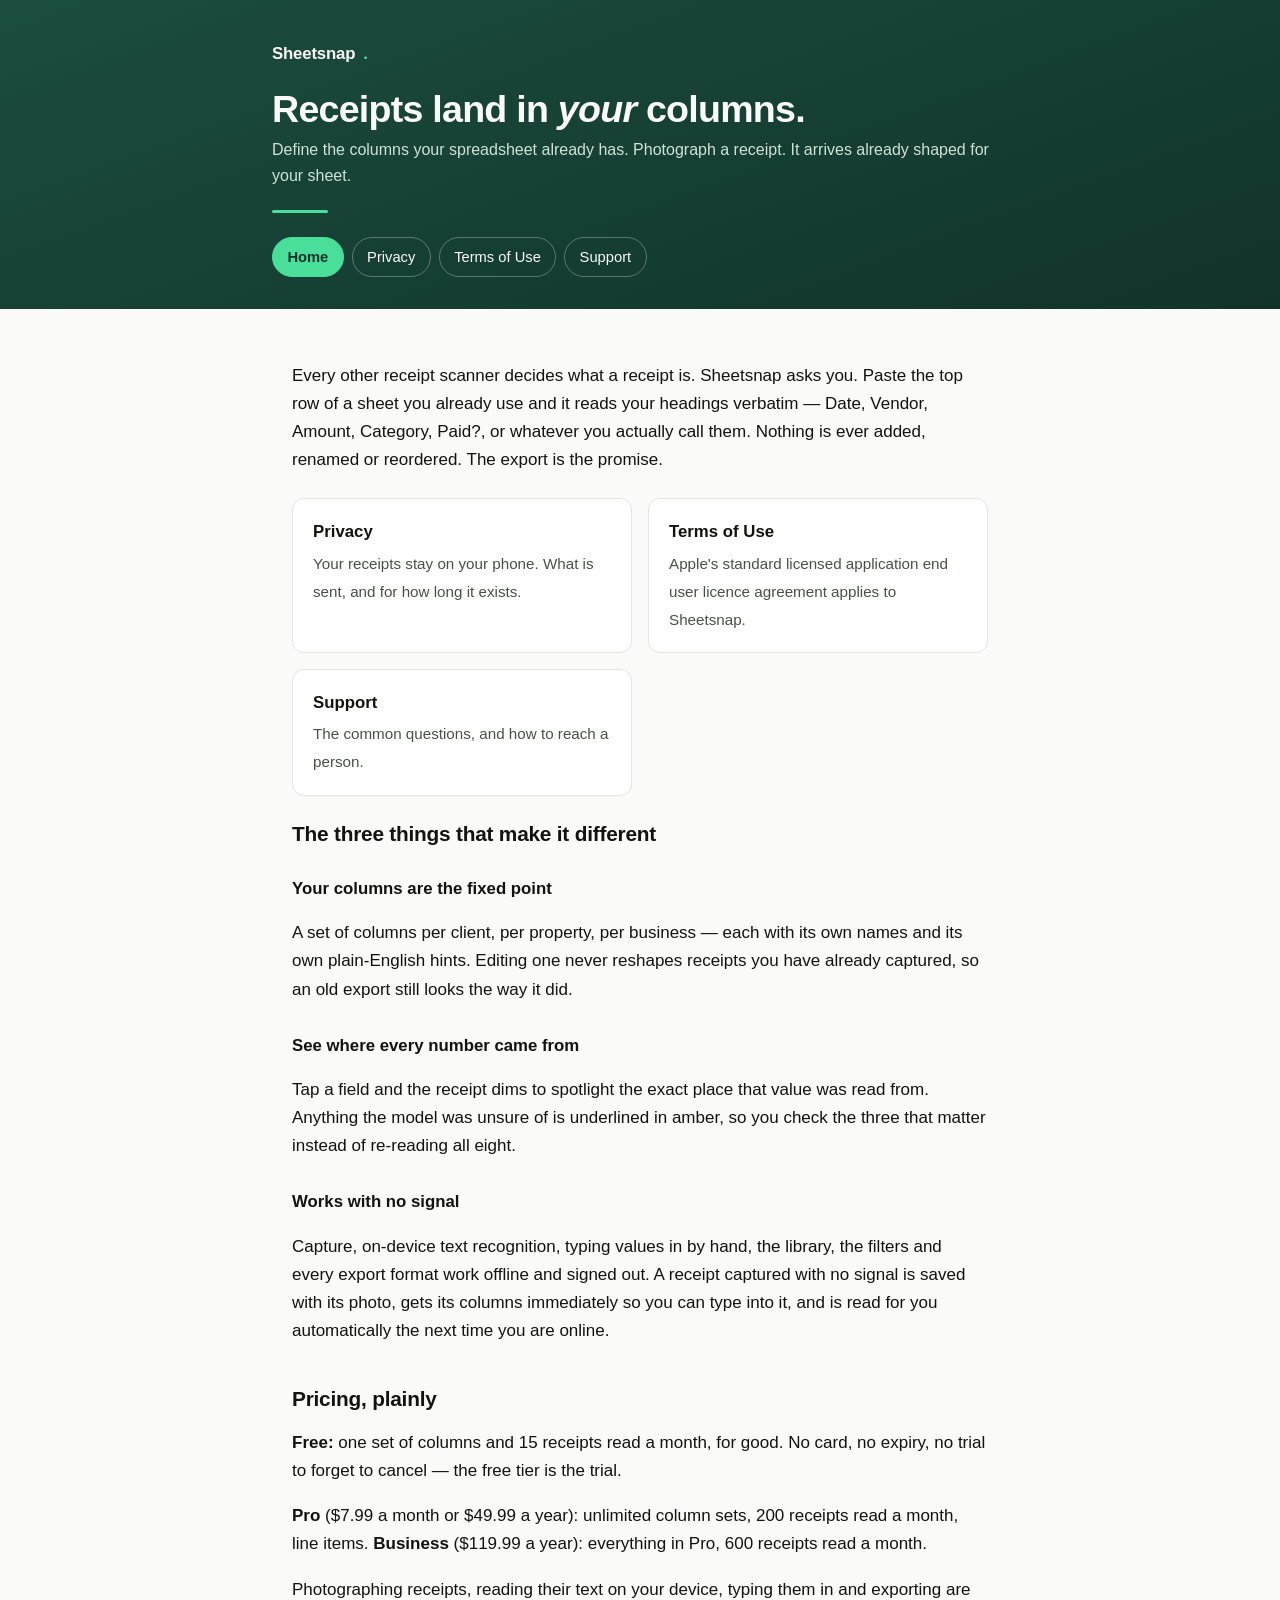
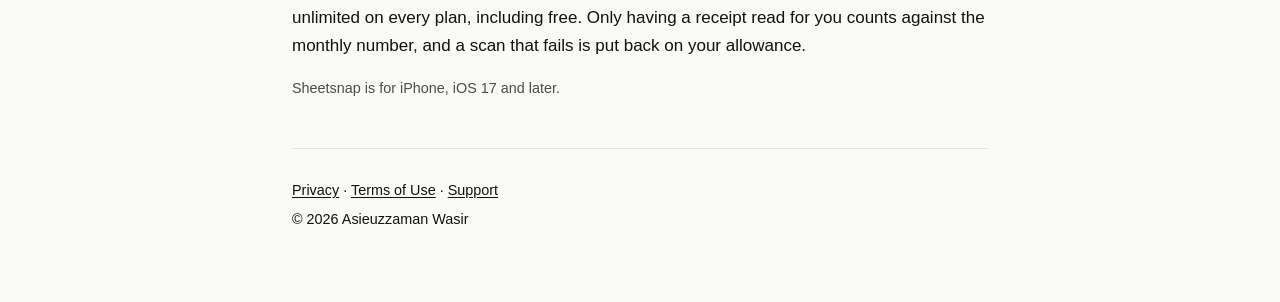
==== index.html @ 228d6221 "added support pages" ====
<!doctype html>
<!--
  Sheetsnap — the landing page for the three pages App Store Connect asks for.

  Deliberately not a marketing site. Its job is to be a real page at the root of
  the domain so that the Privacy, Terms and Support links go somewhere that
  looks like it belongs to a real product rather than three orphaned documents.
  If you later build an actual marketing site, replace this file and keep the
  other two.

  "Terms of Use" links to Apple's standard EULA, which is what actually governs
  the app — the same URL AppConfig falls back to when TERMS_HOST is unset, so
  the website and the app's paywall point at the same document. A custom EULA is
  drafted at docs/terms-eula-draft.html and is deliberately NOT published; see
  site/README.md before you change that.
-->
<html lang="en">
<head>
<meta charset="utf-8">
<meta name="viewport" content="width=device-width, initial-scale=1">
<title>Sheetsnap — receipts land in your columns</title>
<meta name="description" content="Define the columns your spreadsheet already has. Photograph a receipt. It arrives already shaped for your sheet.">
<link rel="stylesheet" href="style.css">
</head>
<body>

<header>
  <div class="inner">
    <a class="brand" href="index.html">Sheetsnap<span>.</span></a>
    <h1>Receipts land in <em>your</em> columns.</h1>
    <p class="dek">Define the columns your spreadsheet already has. Photograph a
    receipt. It arrives already shaped for your sheet.</p>
    <div class="rule"></div>
    <nav class="pages">
      <a href="index.html" aria-current="page">Home</a>
      <a href="privacy.html">Privacy</a>
      <a href="https://www.apple.com/legal/internet-services/itunes/dev/stdeula/">Terms of Use</a>
      <a href="support.html">Support</a>
    </nav>
  </div>
</header>

<main>

<p>Every other receipt scanner decides what a receipt is. Sheetsnap asks you.
Paste the top row of a sheet you already use and it reads your headings
verbatim &mdash; Date, Vendor, Amount, Category, Paid?, or whatever you actually
call them. Nothing is ever added, renamed or reordered. The export is the
promise.</p>

<div class="tiles">
  <a class="tile" href="privacy.html">
    <strong>Privacy</strong>
    <span>Your receipts stay on your phone. What is sent, and for how long it
    exists.</span>
  </a>
  <a class="tile" href="https://www.apple.com/legal/internet-services/itunes/dev/stdeula/">
    <strong>Terms of Use</strong>
    <span>Apple's standard licensed application end user licence agreement
    applies to Sheetsnap.</span>
  </a>
  <a class="tile" href="support.html">
    <strong>Support</strong>
    <span>The common questions, and how to reach a person.</span>
  </a>
</div>

<h2>The three things that make it different</h2>

<h3>Your columns are the fixed point</h3>
<p>A set of columns per client, per property, per business &mdash; each with its
own names and its own plain-English hints. Editing one never reshapes receipts
you have already captured, so an old export still looks the way it did.</p>

<h3>See where every number came from</h3>
<p>Tap a field and the receipt dims to spotlight the exact place that value was
read from. Anything the model was unsure of is underlined in amber, so you check
the three that matter instead of re-reading all eight.</p>

<h3>Works with no signal</h3>
<p>Capture, on-device text recognition, typing values in by hand, the library,
the filters and every export format work offline and signed out. A receipt
captured with no signal is saved with its photo, gets its columns immediately so
you can type into it, and is read for you automatically the next time you are
online.</p>

<h2>Pricing, plainly</h2>

<p><strong>Free:</strong> one set of columns and 15 receipts read a month, for
good. No card, no expiry, no trial to forget to cancel &mdash; the free tier is
the trial.</p>

<p><strong>Pro</strong> ($7.99 a month or $49.99 a year): unlimited column sets,
200 receipts read a month, line items.
<strong>Business</strong> ($119.99 a year): everything in Pro, 600 receipts read
a month.</p>

<p>Photographing receipts, reading their text on your device, typing them in and
exporting are unlimited on every plan, including free. Only having a receipt
read for you counts against the monthly number, and a scan that fails is put
back on your allowance.</p>

<!-- Once the app is live, replace this line with the App Store badge or a
     plain link: <a href="https://apps.apple.com/app/id{APP_STORE_APP_ID}">Download
     on the App Store</a>. The id is the number in the App Store Connect URL,
     the same one that goes in APP_STORE_APP_ID in Config/Secrets.xcconfig. -->
<p class="meta">Sheetsnap is for iPhone, iOS 17 and later.</p>

<footer>
  <p><a href="privacy.html">Privacy</a> &middot;
     <a href="https://www.apple.com/legal/internet-services/itunes/dev/stdeula/">Terms of Use</a> &middot;
     <a href="support.html">Support</a></p>
  <p>&copy; 2026 Asieuzzaman Wasir</p>
</footer>

</main>
</body>
</html>
---- style.css ----
/* Sheetsnap's public pages.
 *
 * The palette is the app's own (docs/02-APP-SHEETSNAP.md §6) so that somebody
 * who taps "Privacy" inside the app and lands here does not feel handed off to
 * a stranger's website. Same green, same mint, same paper, same ink.
 *
 * No fonts, no scripts, no analytics, no cookies, no external requests of any
 * kind. A privacy policy that loads a tracker is a joke that writes itself, and
 * these pages are also the answer to "does this site set cookies?" — it does
 * not, which is why there is no cookie banner and no cookie section.
 */

:root {
  --green: #1b4d3e;
  --green-deep: #113329;
  --mint: #4ade9b;
  --paper: #fafaf8;
  --surface: #ffffff;
  --ink: #12130f;
  --ink-soft: #4a4f48;
  --border: #e3e5df;
  --todo-bg: #ffe8b3;
  --todo-ink: #7a4f00;

  /* The header is the app's green in BOTH themes, so what sits on it cannot be
   * a token that flips. `--paper` becomes near-black in dark mode, and using it
   * here put dark text on a dark green band — legible enough to miss in a diff
   * and not legible enough to read. These two never change. */
  --on-green: #fafaf8;
  --on-green-soft: #cfe3d8;

  color-scheme: light dark;
}

@media (prefers-color-scheme: dark) {
  :root {
    --paper: #0f1411;
    --surface: #171d19;
    --ink: #f2f4f0;
    --ink-soft: #a8b0a8;
    --border: #2a322c;
    --todo-bg: #4a3a10;
    --todo-ink: #ffd98a;
  }
}

* { box-sizing: border-box; }

body {
  margin: 0;
  background: var(--paper);
  color: var(--ink);
  font: 17px/1.65 -apple-system, BlinkMacSystemFont, "Segoe UI", Roboto,
        Helvetica, Arial, sans-serif;
  -webkit-text-size-adjust: 100%;
}

/* Header ------------------------------------------------------------------ */

header {
  background: linear-gradient(160deg, var(--green), var(--green-deep));
  color: var(--on-green);
  padding: 2.5rem 1.25rem 2rem;
}

header .inner { max-width: 46rem; margin: 0 auto; }

header .brand {
  display: inline-flex;
  align-items: baseline;
  gap: 0.5rem;
  font-size: 1.05rem;
  font-weight: 600;
  letter-spacing: -0.01em;
  color: var(--on-green);
  text-decoration: none;
}

header .brand span { color: var(--mint); }

header h1 {
  margin: 1.25rem 0 0.35rem;
  font-size: clamp(1.7rem, 5vw, 2.35rem);
  line-height: 1.15;
  letter-spacing: -0.02em;
  font-weight: 600;
}

header p.dek {
  margin: 0;
  color: var(--on-green-soft);
  font-size: 1rem;
}

header .rule {
  width: 3.5rem;
  height: 3px;
  border-radius: 2px;
  background: var(--mint);
  margin-top: 1.25rem;
}

/* Body -------------------------------------------------------------------- */

main {
  max-width: 46rem;
  margin: 0 auto;
  padding: 2.25rem 1.25rem 4rem;
}

h2 {
  margin: 2.5rem 0 0.75rem;
  font-size: 1.3rem;
  line-height: 1.3;
  letter-spacing: -0.01em;
  font-weight: 600;
}

h2:first-of-type { margin-top: 0.5rem; }

h3 {
  margin: 1.75rem 0 0.5rem;
  font-size: 1.05rem;
  font-weight: 600;
}

p, li { color: var(--ink); }

a { color: #14705a; text-underline-offset: 2px; }
@media (prefers-color-scheme: dark) { a { color: var(--mint); } }

ul, ol { padding-left: 1.35rem; }
li { margin: 0.35rem 0; }

strong { font-weight: 600; }

/* A claim worth reading twice. Used sparingly — the specific promises. */
.lede {
  font-size: 1.1rem;
  line-height: 1.6;
  color: var(--ink);
  border-left: 3px solid var(--mint);
  padding: 0.15rem 0 0.15rem 1rem;
  margin: 1.5rem 0;
}

table {
  width: 100%;
  border-collapse: collapse;
  margin: 1.25rem 0;
  font-size: 0.95rem;
  display: block;
  overflow-x: auto;
}

th, td {
  text-align: left;
  padding: 0.6rem 0.75rem;
  border-bottom: 1px solid var(--border);
  vertical-align: top;
}

th {
  font-weight: 600;
  background: var(--surface);
  white-space: nowrap;
}

code {
  font-family: ui-monospace, SFMono-Regular, Menlo, Consolas, monospace;
  font-size: 0.9em;
  background: var(--surface);
  border: 1px solid var(--border);
  border-radius: 4px;
  padding: 0.1em 0.35em;
}

.card {
  background: var(--surface);
  border: 1px solid var(--border);
  border-radius: 12px;
  padding: 1.1rem 1.25rem;
  margin: 1.25rem 0;
}

.card h3 { margin-top: 0; }
.card p:last-child, .card ul:last-child { margin-bottom: 0; }

.meta {
  color: var(--ink-soft);
  font-size: 0.9rem;
}

/* The one thing that must not ship unnoticed.
 *
 * Every value only the owner of this app can supply is wrapped in this, and it
 * is loud on purpose: a privacy policy published with "[YOUR LEGAL NAME]" still
 * in it is worse than no policy, and a quiet placeholder is one you scroll past.
 * site/README.md lists every one of them and how to replace them in a line. */
.todo {
  background: var(--todo-bg);
  color: var(--todo-ink);
  border-radius: 4px;
  padding: 0.05em 0.4em;
  font-weight: 600;
  white-space: nowrap;
}

/* Navigation between the three pages ------------------------------------- */

nav.pages {
  display: flex;
  flex-wrap: wrap;
  gap: 0.5rem;
  margin-top: 1.5rem;
}

nav.pages a {
  display: inline-block;
  padding: 0.45rem 0.9rem;
  border-radius: 999px;
  border: 1px solid rgba(250, 250, 248, 0.3);
  color: var(--on-green);
  text-decoration: none;
  font-size: 0.92rem;
}

nav.pages a:hover { background: rgba(250, 250, 248, 0.12); }
nav.pages a[aria-current="page"] {
  background: var(--mint);
  border-color: var(--mint);
  color: var(--green-deep);
  font-weight: 600;
}

/* Index page tiles -------------------------------------------------------- */

.tiles {
  display: grid;
  gap: 1rem;
  grid-template-columns: repeat(auto-fit, minmax(15rem, 1fr));
  margin: 1.5rem 0;
}

a.tile {
  display: block;
  background: var(--surface);
  border: 1px solid var(--border);
  border-radius: 12px;
  padding: 1.15rem 1.25rem;
  text-decoration: none;
  color: var(--ink);
}

a.tile:hover { border-color: var(--mint); }
a.tile strong { display: block; font-size: 1.05rem; margin-bottom: 0.25rem; }
a.tile span { color: var(--ink-soft); font-size: 0.95rem; }

/* Footer ------------------------------------------------------------------ */

footer {
  border-top: 1px solid var(--border);
  margin-top: 3rem;
  padding-top: 1.5rem;
  color: var(--ink-soft);
  font-size: 0.9rem;
}

footer a { color: inherit; }
footer p { margin: 0.35rem 0; }
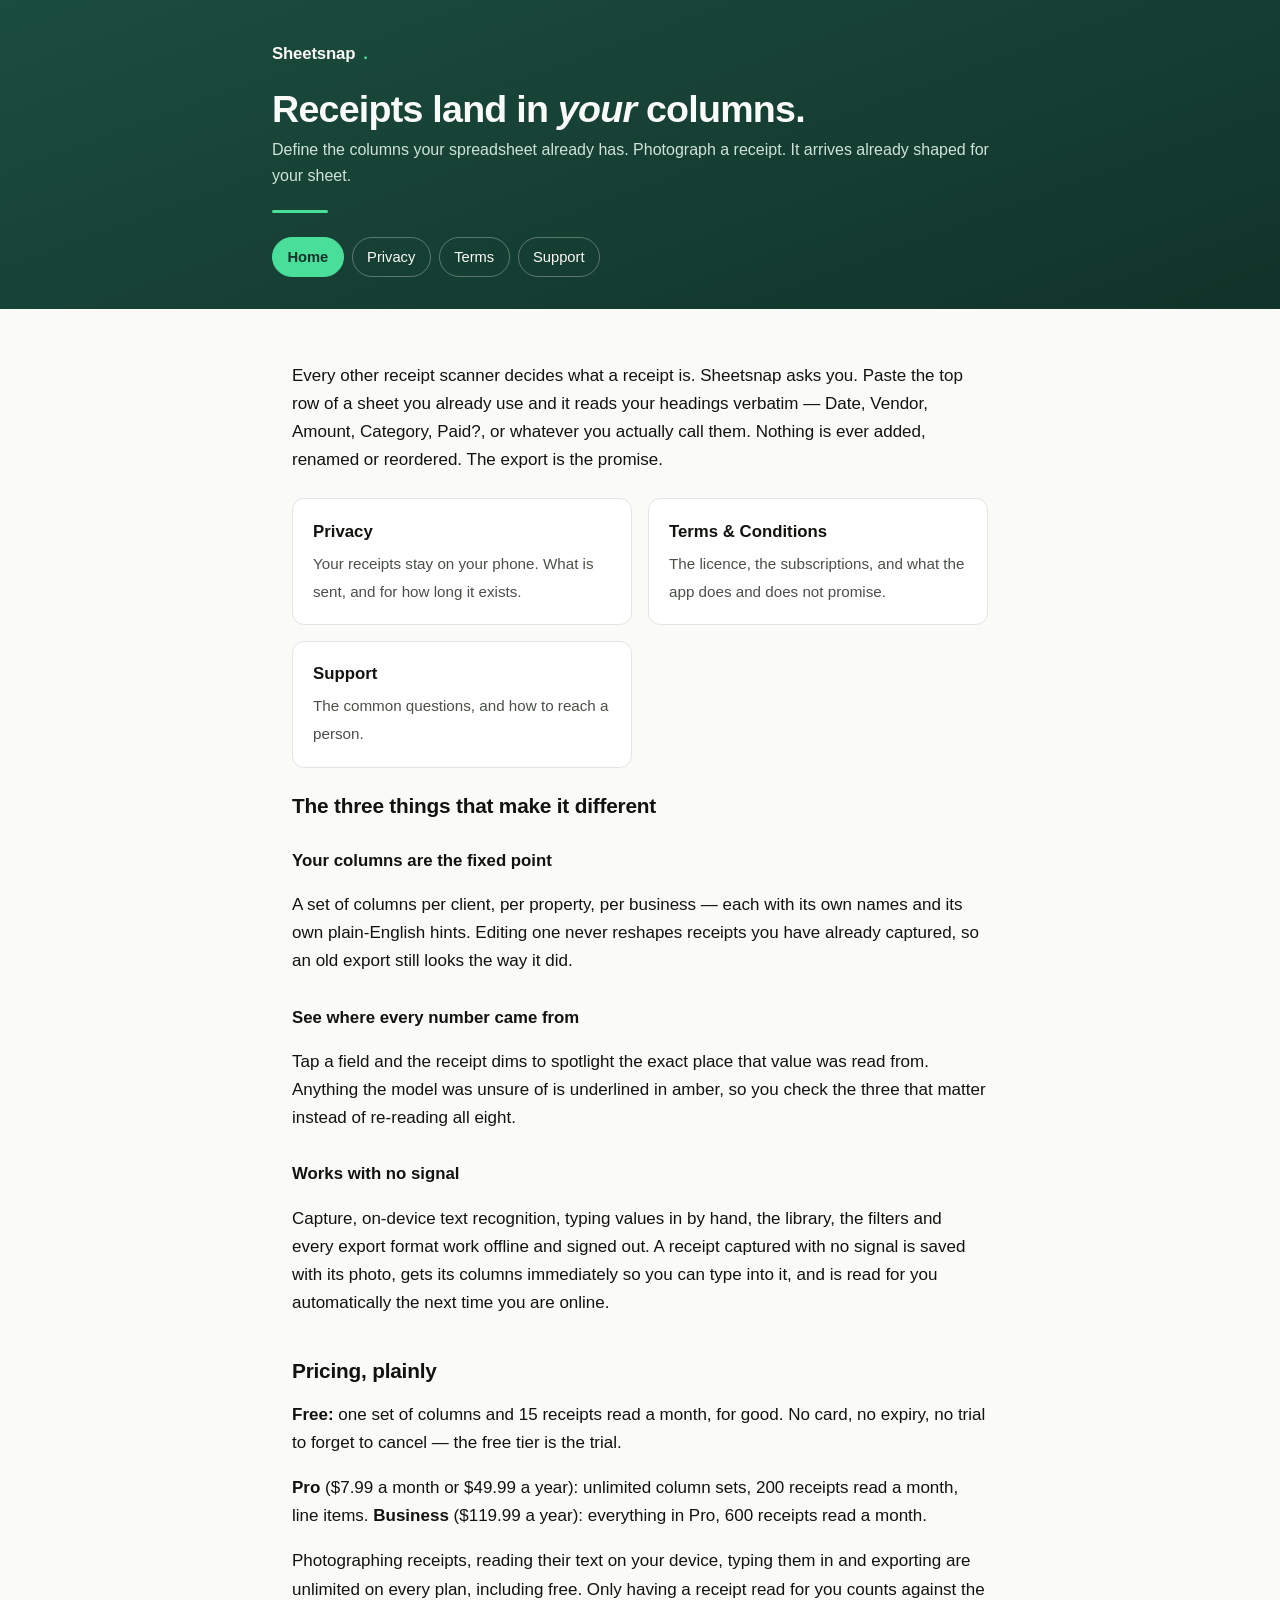
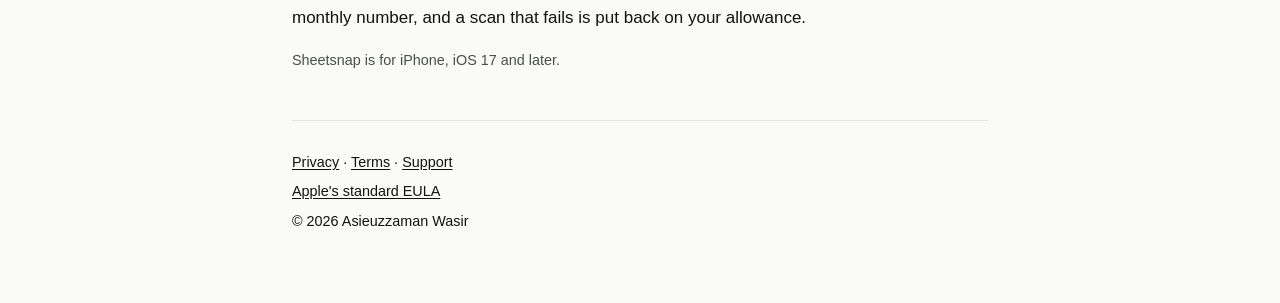
==== commit 847e755d: "terms added" ====
--- a/index.html
+++ b/index.html
@@ -6,13 +6,12 @@
   the domain so that the Privacy, Terms and Support links go somewhere that
   looks like it belongs to a real product rather than three orphaned documents.
   If you later build an actual marketing site, replace this file and keep the
-  other two.
+  other three.
 
-  "Terms of Use" links to Apple's standard EULA, which is what actually governs
-  the app — the same URL AppConfig falls back to when TERMS_HOST is unset, so
-  the website and the app's paywall point at the same document. A custom EULA is
-  drafted at docs/terms-eula-draft.html and is deliberately NOT published; see
-  site/README.md before you change that.
+  Every footer links Apple's standard EULA as well as our own Terms. That is not
+  redundancy: Apple's EULA is what actually licenses the app, terms.html is the
+  layer it does not cover (subscriptions, accuracy, liability), and a reader
+  should be able to reach either in one tap from anywhere.
 -->
 <html lang="en">
 <head>
@@ -34,7 +33,7 @@
     <nav class="pages">
       <a href="index.html" aria-current="page">Home</a>
       <a href="privacy.html">Privacy</a>
-      <a href="https://www.apple.com/legal/internet-services/itunes/dev/stdeula/">Terms of Use</a>
+      <a href="terms.html">Terms</a>
       <a href="support.html">Support</a>
     </nav>
   </div>
@@ -54,10 +53,10 @@
     <span>Your receipts stay on your phone. What is sent, and for how long it
     exists.</span>
   </a>
-  <a class="tile" href="https://www.apple.com/legal/internet-services/itunes/dev/stdeula/">
-    <strong>Terms of Use</strong>
-    <span>Apple's standard licensed application end user licence agreement
-    applies to Sheetsnap.</span>
+  <a class="tile" href="terms.html">
+    <strong>Terms &amp; Conditions</strong>
+    <span>The licence, the subscriptions, and what the app does and does not
+    promise.</span>
   </a>
   <a class="tile" href="support.html">
     <strong>Support</strong>
@@ -108,8 +107,10 @@
 
 <footer>
   <p><a href="privacy.html">Privacy</a> &middot;
-     <a href="https://www.apple.com/legal/internet-services/itunes/dev/stdeula/">Terms of Use</a> &middot;
+     <a href="terms.html">Terms</a> &middot;
      <a href="support.html">Support</a></p>
+  <p><a href="https://www.apple.com/legal/internet-services/itunes/dev/stdeula/">Apple's
+     standard EULA</a></p>
   <p>&copy; 2026 Asieuzzaman Wasir</p>
 </footer>
 
